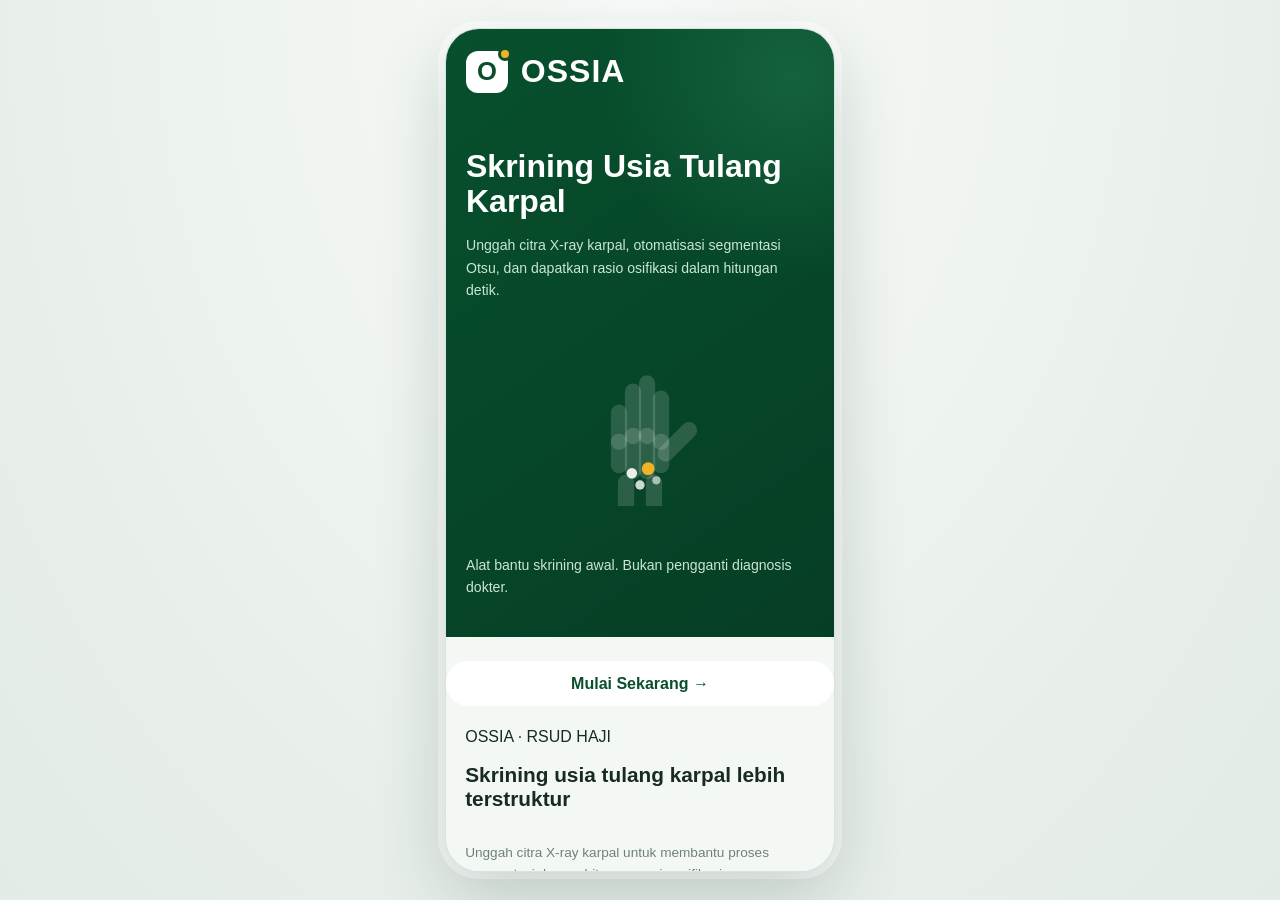
==== index.html @ ffe73e45 "wowoowow" ====
<!DOCTYPE html>
<html lang="id">
<head>
<meta charset="UTF-8">
<meta name="viewport" content="width=device-width, initial-scale=1, viewport-fit=cover">
<meta name="theme-color" content="#0a4f2b">
<title>OSSIA | Skrining Usia Tulang</title>
<link rel="preconnect" href="https://fonts.googleapis.com">
<link rel="preconnect" href="https://fonts.gstatic.com" crossorigin>
<link href="https://fonts.googleapis.com/css2?family=DM+Sans:wght@400;500;600;700&family=Manrope:wght@500;600;700;800&display=swap" rel="stylesheet">
<link rel="stylesheet" href="style.css">
</head>
<body>

<section class="landing-page">
  <div class="landing-hero">
    <div class="login-hero">
<div class="brand" style="display: flex; align-items: center; gap: 0.8rem;">
<div style="background: #ffffff; width: 42px; height: 42px; border-radius: 12px; display: grid; place-items: center; color: var(--rs-green-dark); font-weight: 800; font-size: 1.6rem; position: relative; font-family: var(--font-head);">
          O
          <span style="position: absolute; top: -4px; right: -4px; background: #f0b323; width: 14px; height: 14px; border-radius: 50%; border: 3px solid var(--rs-green-dark);"></span>
</div>
<span style="font-size: 2rem; letter-spacing: 1px; font-weight: 800; color: #ffffff;">OSSIA</span>
</div>
<div style="margin-top: 2rem;">
<h1>Skrining Usia Tulang Karpal</h1>
<p>Unggah citra X-ray karpal, otomatisasi segmentasi Otsu, dan dapatkan rasio osifikasi dalam hitungan detik.</p>
<div style="margin-top: 3rem; display: flex; justify-content: center; align-items: center; padding: 1rem 0;">
<svg fill="none" height="140" viewbox="0 0 120 120" width="140" xmlns="http://www.w3.org/2000/svg">
<g stroke="rgba(255,255,255,0.15)" stroke-linecap="round" stroke-linejoin="round" stroke-width="14">
<line x1="48" x2="48" y1="120" y2="100"></line>
<line x1="72" x2="72" y1="120" y2="100"></line>
<line x1="42" x2="42" y1="85" y2="65"></line>
<line x1="54" x2="54" y1="90" y2="60"></line>
<line x1="66" x2="66" y1="90" y2="60"></line>
<line x1="78" x2="78" y1="85" y2="65"></line>
<line x1="42" x2="42" y1="65" y2="40"></line>
<line x1="54" x2="54" y1="60" y2="22"></line>
<line x1="66" x2="66" y1="60" y2="15"></line>
<line x1="78" x2="78" y1="65" y2="28"></line>
<line x1="82" x2="102" y1="75" y2="55"></line>
</g>
<circle cx="53" cy="92" fill="#ffffff" fill-opacity="0.9" r="4.5"></circle>
<circle cx="67" cy="88" fill="#f0b323" r="5.5"></circle>
<circle cx="60" cy="102" fill="#ffffff" fill-opacity="0.8" r="4"></circle>
<circle cx="74" cy="98" fill="#ffffff" fill-opacity="0.6" r="3.5"></circle>
</svg>
</div>
</div>
<p class="hint">Alat bantu skrining awal. Bukan pengganti diagnosis dokter.</p>
</div>
    <button class="btn block landing-cta" onclick="bukaHalaman('login')">Mulai Sekarang →</button>
  </div>
  <div class="landing-info">
    <span class="eyebrow">OSSIA · RSUD HAJI</span>
    <h2>Skrining usia tulang karpal lebih terstruktur</h2>
    <p>Unggah citra X-ray karpal untuk membantu proses segmentasi dan perhitungan rasio osifikasi.</p>
    <div class="feature-list">
      <div><b>01</b><span><strong>Unggah citra</strong><small>Pilih citra X-ray untuk pemeriksaan.</small></span></div>
      <div><b>02</b><span><strong>Analisis citra</strong><small>Siapkan proses segmentasi Otsu.</small></span></div>
      <div><b>03</b><span><strong>Tinjau hasil</strong><small>Lihat ringkasan dan riwayat pemeriksaan.</small></span></div>
    </div>
    <p class="hint">Alat bantu skrining awal. Bukan pengganti diagnosis dokter.</p>
  </div>
</section>


<script>
(function () {
  const map = {
    landing: "landing.html", login: "login.html",
    home: "home.html", dashboard: "home.html",
    riwayat: "riwayat.html", chat: "chat.html",
    chatbot: "chat.html", me: "me.html"
  };
  window.bukaHalaman = function (target) {
    const file = map[target] || "landing.html";
    const inPagesFolder = /\/pages\//i.test(window.location.pathname.replace(/\\/g, "/"));
    window.location.href = inPagesFolder ? file : ("" + file);
  };
  window.showOssiaToast = function (message) {
    let toast = document.getElementById("ossia-global-toast");
    if (!toast) {
      toast = document.createElement("div");
      toast.id = "ossia-global-toast";
      toast.className = "toast";
      document.body.appendChild(toast);
    }
    toast.textContent = message;
    toast.classList.add("show");
    clearTimeout(window.__ossiaToastTimer);
    window.__ossiaToastTimer = setTimeout(() => toast.classList.remove("show"), 2500);
  };
  document.addEventListener("DOMContentLoaded", function () {
    if (/\/(home|riwayat|chat|me)\.html$/i.test(window.location.pathname.replace(/\\/g, "/"))) {
      const current = window.location.pathname.split("/").pop().replace(".html", "");
      const nav = document.createElement("nav");
      nav.className = "mobile-nav";
      nav.setAttribute("aria-label", "Navigasi utama");
      const items = [
        ["home", "⌂", "Home"],
        ["riwayat", "▤", "Riwayat"],
        ["chat", "▢", "Chat"],
        ["me", "♙", "Me"]
      ];
      nav.innerHTML = items.map(([id, icon, label]) =>
        `<button type="button" class="${current === id ? "active" : ""}" onclick="bukaHalaman('${id}')"><span aria-hidden="true">${icon}</span><span>${label}</span></button>`
      ).join("");
      document.body.appendChild(nav);
    }
  });
})();
</script>



<script>
(function () {
  const map = {
    landing: "landing.html", login: "login.html",
    home: "home.html", dashboard: "home.html",
    riwayat: "riwayat.html", chat: "chat.html",
    chatbot: "chat.html", me: "me.html"
  };
  window.bukaHalaman = function (target) {
    window.location.href = map[target] || "landing.html";
  };
  document.addEventListener("DOMContentLoaded", function () {
    document.querySelectorAll("[data-page]").forEach(function (el) {
      el.addEventListener("click", function (e) {
        e.preventDefault();
        window.bukaHalaman(el.dataset.page);
      });
    });
  });
})();
</script>
</body>
</html>
---- style.css ----
:root {
  --rs-green: #118349; --rs-green-dark: #0a4f2b; --rs-green-soft: #e5f5ec;
  --rs-maroon: #8b3030; --rs-yellow: #d99116; --ink: #172b21; --muted: #6e8277;
  --line: #dce9e1; --box: #f5f9f6; --font-head: "Bricolage Grotesque", sans-serif;
  --font-body: "Public Sans", sans-serif;
}
* { box-sizing: border-box; }
body { margin: 0; background: #f3f7f4; color: var(--ink); font-family: var(--font-body); }
button, input { font: inherit; }
button { cursor: pointer; }
h1,h2,h3 { font-family: var(--font-head); }
p { line-height: 1.6; }
.btn { border: 0; border-radius: 999px; padding: .85rem 1.2rem; color: #fff; background: var(--rs-green); font-weight: 700; }
.btn.secondary { color: var(--rs-green-dark); background: var(--rs-green-soft); border: 1px solid #c4e3d0; }
.btn.block { display: block; width: 100%; }
.btn.small { padding: .65rem 1rem; font-size: .9rem; }
.login { min-height: 100dvh; display: grid; grid-template-columns: 1.05fr 1fr; background: #f5f9f6; }
.login-hero { background: var(--rs-green-dark); color: #fff; padding: clamp(1.5rem,5vw,4rem); display: flex; flex-direction: column; justify-content: space-between; min-height: 100%; }
.login-hero h1 { font-size: clamp(2rem,4vw,3.3rem); line-height: 1.1; max-width: 620px; margin: 1rem 0; }
.login-hero p { color: #c8e6d4; max-width: 540px; }
.login-hero .hint { font-size: .8rem; margin-top: 2rem; }
.login-form-wrap { display: grid; place-items: center; padding: 2rem; }
.login-card { width: min(100%, 450px); background: white; padding: clamp(1.4rem,4vw,2.5rem); border-radius: 24px; box-shadow: 0 20px 55px rgba(9,65,35,.08); }
.login-card h2 { margin: 0 0 .4rem; font-size: 1.6rem; }
.login-card .sub { color: var(--muted); margin-bottom: 1.5rem; }
.field { margin: 1rem 0; }
.field label { display: block; font-size: .9rem; font-weight: 600; margin-bottom: .5rem; }
.field input { width: 100%; border: 1px solid #c9ded1; border-radius: 12px; padding: .9rem 1rem; outline-color: var(--rs-green); background: #fbfdfb; }
.shell { display: grid; grid-template-columns: 250px minmax(0,1fr); min-height: 100dvh; }
.sidebar { background: var(--rs-green-dark); color: white; padding: 1.5rem; display: flex; flex-direction: column; gap: 2rem; }
.brand { display: flex; align-items: center; gap: .75rem; font-weight: 800; font-size: 1.15rem; }
.nav { display: flex; flex-direction: column; gap: .5rem; }
.nav button { border: 0; text-align: left; border-radius: 12px; padding: .9rem 1rem; background: transparent; color: #d4e9dc; font-weight: 600; }
.nav button:hover,.nav button[aria-current="page"] { color: white; background: rgba(255,255,255,.15); }
.sidebar-foot { margin-top: auto; border-top: 1px solid rgba(255,255,255,.15); padding-top: 1.2rem; }
.shell main { min-width: 0; padding: clamp(1.1rem,3vw,2.5rem); }
.page-head { margin-bottom: 1.5rem; }
.page-head h2 { margin: 0 0 .4rem; font-size: 1.8rem; }
.page-head p { color: var(--muted); margin: 0; }
.panel { padding: clamp(1rem,2vw,1.6rem); border-radius: 20px; background: #fff; border: 1px solid #e7efe9; box-shadow: 0 10px 30px rgba(9,65,35,.04); }
.dropzone { border: 2px dashed #a5cbb4; border-radius: 16px; padding: 3rem 1rem; text-align: center; color: var(--rs-green-dark); background: #eff8f2; }
.stats { display: grid; grid-template-columns: repeat(3,minmax(0,1fr)); gap: 1rem; margin-top: 1rem; }
.stat { border: 1px solid var(--line); border-radius: 15px; padding: 1.2rem; background: var(--box); }
.stat span { display: block; color: var(--muted); font-size: .85rem; margin-bottom: .5rem; }
.stat strong { font-family: var(--font-head); font-size: 1.35rem; }
.landing-page { min-height: 100dvh; display: grid; grid-template-columns: 1fr 1fr; background: #f7faf8; }
.landing-page .login-hero { min-height: 100dvh; }
.landing-cta { margin-top: 1.5rem; max-width: 250px; background: white; color: var(--rs-green-dark); }
.landing-info { padding: clamp(2rem,6vw,5rem); display: flex; flex-direction: column; justify-content: center; }
.landing-info h2 { font-size: clamp(1.7rem,3vw,2.6rem); line-height: 1.15; }
.landing-info p { color: var(--muted); }
.feature-list { display: grid; gap: 1rem; margin: 1.5rem 0; }
.feature-list > div { display: flex; align-items: center; gap: 1rem; background: white; border: 1px solid var(--line); border-radius: 14px; padding: 1rem; }
.feature-list b { color: var(--rs-green); font-family: var(--font-head); font-size: 1.2rem; }
.feature-list span { display: flex; flex-direction: column; gap: .2rem; }
.feature-list small { color: var(--muted); }
.auth-page { min-height: 100dvh; display: flex; flex-direction: column; align-items: center; justify-content: center; padding: 1.5rem; background: #f4f8f5; position: relative; }
.auth-page .back-link { position: absolute; top: 1.5rem; left: 1.5rem; border: 0; background: transparent; color: var(--rs-green-dark); font-weight: 700; }
.auth-brand { display: flex; align-items: center; gap: .6rem; color: var(--rs-green-dark); font-size: 1.6rem; margin-bottom: 1.5rem; }
.brand-symbol { display: grid; place-items: center; width: 40px; height: 40px; background: var(--rs-green-dark); color: white; border-radius: 12px; }
.auth-page .login-form-wrap { padding: 0; width: 100%; }
.auth-page .login-card { border: 1px solid var(--line); }
#chat-box { min-height: 260px; }
.landing-page .login-hero .login-hero { padding: 0; }
.loading-screen { padding: 3rem; text-align: center; color: var(--muted); }
.mobile-nav { display: none; }
@media (max-width: 760px) {
  body { background: #f7faf8; }
  .login, .landing-page { display: flex; flex-direction: column; }
  .login-hero { min-height: auto; padding: 1.4rem 1.3rem 1.6rem; }
  .login-hero h1 { font-size: 1.8rem; }
  .login-hero > div > div[style*="margin-top: 3rem"] { display: none !important; }
  .login-hero .hint { margin-top: 1rem; }
  .login-form-wrap { padding: 1.2rem; }
  .login-card { padding: 1.4rem; }
  .landing-page .login-hero { min-height: 52vh; }
  .landing-info { padding: 1.5rem; }
  .landing-info h2 { font-size: 1.7rem; }
  .auth-page { justify-content: flex-start; padding-top: 5rem; }
  .shell { display: block; min-height: 100dvh; padding-bottom: calc(82px + env(safe-area-inset-bottom)); }
  .sidebar { display: none; }
  .shell main { padding: 1.2rem 1rem 2rem; }
  .page-head h2 { font-size: 1.5rem; }
  .stats { grid-template-columns: 1fr; gap: .7rem; }
  .stat { padding: 1rem; }
  .mobile-nav { position: fixed; z-index: 20; left: 0; right: 0; bottom: 0; display: grid; grid-template-columns: repeat(4,1fr); padding: .5rem .35rem calc(.5rem + env(safe-area-inset-bottom)); background: rgba(255,255,255,.97); border-top: 1px solid var(--line); backdrop-filter: blur(14px); }
  .mobile-nav button { border: 0; background: transparent; color: #7d8e83; display: flex; flex-direction: column; align-items: center; gap: .2rem; padding: .4rem .1rem; font-size: .68rem; }
  .mobile-nav button.active { color: var(--rs-green); font-weight: 800; }
  .mobile-nav button span:first-child { font-size: 1.1rem; }
  #view-chatbot main { height: calc(100dvh - 82px); }
  #view-chatbot .panel { padding: .8rem; }
}

.chat-bubble { display:flex; gap:.65rem; align-items:flex-end; max-width:90%; margin:.75rem 0; }
.chat-bubble.user { margin-left:auto; }
.chat-avatar { width:32px; height:32px; flex:0 0 32px; border-radius:50%; background:var(--rs-green-dark); display:grid; place-items:center; color:white; }
.chat-message { background:#e5f5ec; color:var(--rs-green-dark); border:1px solid #c2e6d3; border-radius:16px 16px 16px 4px; padding:.75rem 1rem; line-height:1.5; font-size:.9rem; overflow-wrap:anywhere; }
.chat-bubble.user .chat-message { background:white; color:var(--ink); border-color:var(--line); border-radius:16px 16px 4px 16px; }
.error-page { margin:2rem auto; max-width:600px; padding:2rem; background:white; border-radius:18px; }


/* Small shared refinements for mobile navigation; other page designs are retained. */
.mobile-nav { padding-bottom: calc(.5rem + env(safe-area-inset-bottom)); }
@media (max-width: 760px) {
  #app-view { min-height:100dvh; }
  .mobile-nav { box-shadow:0 -4px 20px rgba(10,79,43,.05); }
}
.toast { position:fixed; z-index:100; left:50%; bottom:calc(78px + env(safe-area-inset-bottom)); transform:translate(-50%,12px); opacity:0; pointer-events:none; background:#153e29; color:white; border-radius:12px; padding:10px 14px; max-width:calc(100% - 28px); font-size:.75rem; transition:.2s; }
.toast.show { opacity:1; transform:translate(-50%,0); }


/* Responsive mobile layout shared by Landing, Login, Home, Riwayat, Chat, and Me. */
html { min-width: 320px; }
body { overflow-x: hidden; }
#app-view { width: 100%; min-height: 100dvh; }
img, svg, video, canvas { max-width: 100%; }
input, button, textarea, select { max-width: 100%; }
.landing-page, .auth-page, .shell, .ossia-mobile-page { min-width: 0; }
.shell main { min-width: 0; }
.panel, .login-card, .landing-info, .login-hero { min-width: 0; }
@media (max-width: 760px) {
  body { font-size: 14px; }
  .landing-page {
    display: flex !important;
    flex-direction: column !important;
    min-height: 100dvh;
  }
  .landing-page .landing-hero { min-height: auto; }
  .landing-page .login-hero {
    min-height: auto !important;
    padding: 1.25rem 1.15rem 1.35rem;
    border-radius: 0 0 24px 24px;
  }
  .landing-page .login-hero h1 { font-size: clamp(1.7rem, 7vw, 2.2rem); }
  .landing-page .landing-cta {
    display: block;
    width: 100%;
    max-width: none;
    margin-top: 1rem;
  }
  .landing-page .landing-info { padding: 1.25rem 1.1rem 6rem; }
  .feature-list { gap: .7rem; }
  .feature-list > div { padding: .85rem; }
  .auth-page {
    min-height: 100dvh;
    justify-content: flex-start;
    padding: 5rem 1rem 2rem;
  }
  .auth-page .back-link { top: 1rem; left: 1rem; }
  .auth-brand { margin-bottom: 1rem; }
  .auth-page .login-form-wrap { width: 100%; padding: 0; }
  .auth-page .login-card { width: 100%; padding: 1.25rem; border-radius: 20px; }
  .shell {
    display: block !important;
    width: 100%;
    min-height: 100dvh;
    padding-bottom: calc(82px + env(safe-area-inset-bottom));
  }
  .sidebar { display: none !important; }
  .shell main {
    display: flex;
    flex-direction: column;
    width: 100%;
    height: auto;
    min-height: calc(100dvh - 82px);
    padding: 1rem .85rem 1.25rem;
  }
  .page-head { margin-bottom: 1rem; }
  .page-head h2 { font-size: 1.4rem; }
  .stats { grid-template-columns: minmax(0, 1fr) !important; }
  .stat, .panel { min-width: 0; }
  #view-chatbot main {
    height: calc(100dvh - 72px - 82px) !important;
    min-height: 460px;
    overflow: hidden;
  }
  #view-chatbot main > .panel:first-child { flex: 0 0 auto; }
  #view-chatbot main > .panel:nth-child(2) { flex: 1 1 auto; min-height: 0; }
  #chat-box { min-height: 0; }
  #view-chatbot input { min-width: 0; }
  #view-chatbot main > .panel:last-child { gap: .45rem; }
  #view-chatbot main > .panel:last-child button { flex: 0 0 auto; }
  #view-me main > .panel { align-items: flex-start !important; }
  #view-me main > .panel > div { gap: .8rem !important; }
  .mobile-nav {
    position: fixed;
    z-index: 100;
    left: 0;
    right: 0;
    bottom: 0;
    display: grid !important;
    grid-template-columns: repeat(4, minmax(0, 1fr));
    padding: .45rem .35rem calc(.45rem + env(safe-area-inset-bottom));
    background: rgba(255,255,255,.97);
    border-top: 1px solid var(--line);
    box-shadow: 0 -4px 20px rgba(10,79,43,.06);
    backdrop-filter: blur(14px);
  }
  .mobile-nav button {
    min-width: 0;
    min-height: 48px;
    border: 0;
    border-radius: 10px;
    background: transparent;
    color: #7d8e83;
    display: flex;
    flex-direction: column;
    align-items: center;
    justify-content: center;
    gap: .18rem;
    padding: .3rem .1rem;
    font-size: .68rem;
  }
  .mobile-nav button.active {
    color: var(--rs-green);
    font-weight: 800;
    background: #f0f8f3;
  }
  .mobile-nav button span:first-child { font-size: 1.15rem; line-height: 1.1; }
  .error-page { margin: 1rem; padding: 1.25rem; }
}
@media (min-width: 761px) {
  .mobile-nav { display: none !important; }
}

/* Standalone multi-page navigation */
.mobile-nav {
  position: fixed; z-index: 100; left: 0; right: 0; bottom: 0;
  display: grid; grid-template-columns: repeat(4, minmax(0, 1fr));
  padding: .45rem .35rem calc(.45rem + env(safe-area-inset-bottom));
  background: rgba(255,255,255,.97); border-top: 1px solid var(--line);
  box-shadow: 0 -4px 20px rgba(10,79,43,.06); backdrop-filter: blur(14px);
}
.mobile-nav button {
  min-width: 0; min-height: 48px; border: 0; border-radius: 10px;
  background: transparent; color: #7d8e83; display: flex; flex-direction: column;
  align-items: center; justify-content: center; gap: .18rem; padding: .3rem .1rem; font-size: .68rem;
}
.mobile-nav button.active { color: var(--rs-green); font-weight: 800; background: #f0f8f3; }
.mobile-nav button span:first-child { font-size: 1.15rem; line-height: 1.1; }
body { padding-bottom: 76px; }
@media (min-width: 761px) {
  body { padding-bottom: 0; }
  .mobile-nav { left: 50%; right: auto; transform: translateX(-50%); width: min(520px, 100%); border: 1px solid var(--line); border-bottom: 0; border-radius: 16px 16px 0 0; }
}



/* =========================================================
   OSSIA MOBILE APP FRAME
   Keep a phone-sized layout on desktop/laptop as requested.
   ========================================================= */
html { min-width: 0 !important; min-height: 100%; background: #e9efeb; }
body {
  min-width: 0 !important;
  min-height: 100dvh;
  margin: 0 !important;
  padding: 0 !important;
  display: flex;
  justify-content: center;
  align-items: center;
  overflow: hidden !important;
  background:
    radial-gradient(ellipse at top, #f8fbf9 0%, #e8efea 70%, #e3ebe5 100%);
}
body > .landing-page,
body > .auth-page,
body > .ossia-mobile-page,
body > .shell,
body > #view-me,
body > #view-chatbot {
  width: min(390px, 100vw) !important;
  height: min(844px, 100dvh) !important;
  min-height: 0 !important;
  max-height: 100dvh !important;
  margin: auto !important;
  overflow-x: hidden !important;
  overflow-y: auto !important;
  position: relative;
  flex: 0 0 auto;
  background: #f4f8f5;
  border: 1px solid rgba(10,79,43,.12);
  border-radius: 34px;
  box-shadow: 0 24px 70px rgba(13, 48, 29, .20), 0 0 0 7px rgba(255,255,255,.72);
  scrollbar-width: thin;
  scrollbar-color: #c6d8cc transparent;
}
body > .landing-page {
  display: flex !important;
  flex-direction: column !important;
  justify-content: flex-start !important;
  background: #f4f8f5 !important;
}
body > .landing-page .landing-hero {
  display: flex !important;
  flex-direction: column !important;
  width: 100% !important;
  min-width: 0 !important;
  min-height: auto !important;
  flex: 0 0 auto;
}
body > .landing-page .login-hero {
  width: 100% !important;
  min-height: auto !important;
  padding: 1.35rem 1.25rem 1.5rem !important;
  border-radius: 0 !important;
  justify-content: flex-start !important;
  background:
    radial-gradient(circle at 90% 8%, rgba(39,133,85,.42), transparent 30%),
    linear-gradient(145deg, #07502d, #063e25) !important;
}
body > .landing-page .login-hero h1 {
  font-size: 2rem !important;
  line-height: 1.12 !important;
  margin: 1.5rem 0 .8rem !important;
}
body > .landing-page .login-hero p { font-size: .88rem !important; line-height: 1.6; }
body > .landing-page .landing-info {
  width: 100% !important;
  min-width: 0 !important;
  padding: 1.35rem 1.2rem 1.8rem !important;
  flex: 1 0 auto;
}
body > .landing-page .landing-info h2 { font-size: 1.3rem !important; }
body > .landing-page .landing-info p { font-size: .85rem; }
body > .landing-page .landing-cta,
body > .landing-page button {
  max-width: 100%;
}
body > .auth-page {
  display: flex !important;
  flex-direction: column !important;
  justify-content: flex-start !important;
  align-items: stretch !important;
  padding: 4.5rem 1rem 1.5rem !important;
  background: #f4f8f5 !important;
}
body > .auth-page .back-link { top: 1rem !important; left: 1rem !important; }
body > .auth-page .auth-brand { justify-content: center; margin: 0 auto 1.5rem !important; }
body > .auth-page .login-form-wrap { width: 100% !important; padding: 0 !important; display: block !important; }
body > .auth-page .login-card { width: 100% !important; max-width: none !important; padding: 1.35rem !important; border-radius: 22px !important; }
body > .ossia-mobile-page {
  max-width: none !important;
  width: min(390px, 100vw) !important;
  padding-bottom: 86px !important;
  border-radius: 34px;
  background: #f4f8f5;
}
body > .ossia-mobile-page .om-content { padding: 17px 13px 26px !important; }
body > .ossia-mobile-page .om-topbar { height: 62px !important; padding: 0 14px !important; }
body > .ossia-mobile-page .om-welcome h1 { font-size: 1.55rem !important; }
body > .ossia-mobile-page .om-section-title { gap: 8px; }
body > .ossia-mobile-page .om-section-title h2 { font-size: 1.05rem; }
body > .ossia-mobile-page .om-dropzone { min-height: 145px; }
body > .shell,
body > #view-me,
body > #view-chatbot {
  display: block !important;
  padding: 0 0 78px !important;
  background: #f4f8f5 !important;
}
body > .shell .sidebar,
body > #view-me .sidebar,
body > #view-chatbot .sidebar { display: none !important; }
body > .shell main,
body > #view-me main,
body > #view-chatbot main {
  width: 100% !important;
  max-width: none !important;
  min-width: 0 !important;
  height: auto !important;
  min-height: 100% !important;
  padding: 1rem .85rem 1.25rem !important;
  overflow: visible !important;
  display: flex !important;
  flex-direction: column !important;
}
body > #view-chatbot main { min-height: 100% !important; }
body > .shell .panel,
body > #view-me .panel,
body > #view-chatbot .panel { min-width: 0 !important; width: 100%; }
body > .shell .stats,
body > #view-me .stats,
body > #view-chatbot .stats { grid-template-columns: minmax(0, 1fr) !important; }
.mobile-nav {
  position: fixed !important;
  z-index: 999 !important;
  left: 50% !important;
  right: auto !important;
  bottom: max(0px, calc((100dvh - 844px) / 2)) !important;
  transform: translateX(-50%) !important;
  width: min(390px, 100vw) !important;
  border: 1px solid #dce9e1 !important;
  border-bottom: 0 !important;
  border-radius: 0 0 34px 34px !important;
  padding: .35rem .3rem max(.35rem, env(safe-area-inset-bottom)) !important;
  box-shadow: 0 -5px 18px rgba(10,79,43,.07) !important;
}
.toast, #ossia-global-toast { z-index: 1200 !important; }
@media (max-width: 430px) {
  body { align-items: stretch; background: #f4f8f5; }
  body > .landing-page,
  body > .auth-page,
  body > .ossia-mobile-page,
  body > .shell,
  body > #view-me,
  body > #view-chatbot {
    width: 100vw !important;
    height: 100dvh !important;
    max-height: 100dvh !important;
    border-radius: 0 !important;
    border: 0 !important;
    box-shadow: none !important;
  }
  .mobile-nav { bottom: 0 !important; border-radius: 0 !important; }
}
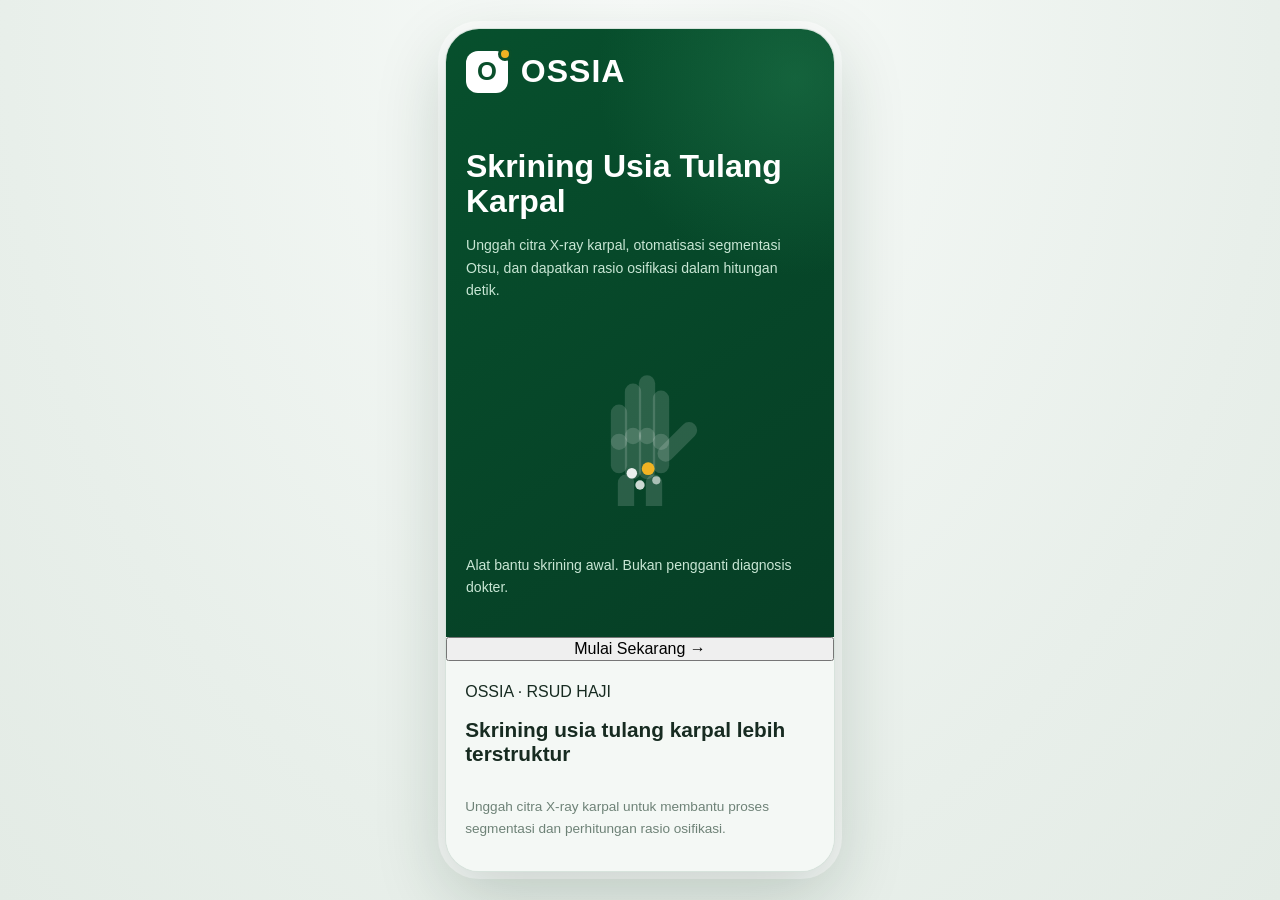
==== commit 23f4b503: "Update index.html" ====
--- a/index.html
+++ b/index.html
@@ -49,7 +49,7 @@
 </div>
 <p class="hint">Alat bantu skrining awal. Bukan pengganti diagnosis dokter.</p>
 </div>
-    <button class="btn block landing-cta" onclick="bukaHalaman('login')">Mulai Sekarang →</button>
+    <button type="button" onclick="window.location.href='login.html'">Mulai Sekarang → </button>
   </div>
   <div class="landing-info">
     <span class="eyebrow">OSSIA · RSUD HAJI</span>
@@ -65,75 +65,8 @@
 </section>
 
 
-<script>
-(function () {
-  const map = {
-    landing: "landing.html", login: "login.html",
-    home: "home.html", dashboard: "home.html",
-    riwayat: "riwayat.html", chat: "chat.html",
-    chatbot: "chat.html", me: "me.html"
-  };
-  window.bukaHalaman = function (target) {
-    const file = map[target] || "landing.html";
-    const inPagesFolder = /\/pages\//i.test(window.location.pathname.replace(/\\/g, "/"));
-    window.location.href = inPagesFolder ? file : ("" + file);
-  };
-  window.showOssiaToast = function (message) {
-    let toast = document.getElementById("ossia-global-toast");
-    if (!toast) {
-      toast = document.createElement("div");
-      toast.id = "ossia-global-toast";
-      toast.className = "toast";
-      document.body.appendChild(toast);
-    }
-    toast.textContent = message;
-    toast.classList.add("show");
-    clearTimeout(window.__ossiaToastTimer);
-    window.__ossiaToastTimer = setTimeout(() => toast.classList.remove("show"), 2500);
-  };
-  document.addEventListener("DOMContentLoaded", function () {
-    if (/\/(home|riwayat|chat|me)\.html$/i.test(window.location.pathname.replace(/\\/g, "/"))) {
-      const current = window.location.pathname.split("/").pop().replace(".html", "");
-      const nav = document.createElement("nav");
-      nav.className = "mobile-nav";
-      nav.setAttribute("aria-label", "Navigasi utama");
-      const items = [
-        ["home", "⌂", "Home"],
-        ["riwayat", "▤", "Riwayat"],
-        ["chat", "▢", "Chat"],
-        ["me", "♙", "Me"]
-      ];
-      nav.innerHTML = items.map(([id, icon, label]) =>
-        `<button type="button" class="${current === id ? "active" : ""}" onclick="bukaHalaman('${id}')"><span aria-hidden="true">${icon}</span><span>${label}</span></button>`
-      ).join("");
-      document.body.appendChild(nav);
-    }
-  });
-})();
-</script>
 
 
 
-<script>
-(function () {
-  const map = {
-    landing: "landing.html", login: "login.html",
-    home: "home.html", dashboard: "home.html",
-    riwayat: "riwayat.html", chat: "chat.html",
-    chatbot: "chat.html", me: "me.html"
-  };
-  window.bukaHalaman = function (target) {
-    window.location.href = map[target] || "landing.html";
-  };
-  document.addEventListener("DOMContentLoaded", function () {
-    document.querySelectorAll("[data-page]").forEach(function (el) {
-      el.addEventListener("click", function (e) {
-        e.preventDefault();
-        window.bukaHalaman(el.dataset.page);
-      });
-    });
-  });
-})();
-</script>
 </body>
 </html>
--- a/style.css
+++ b/style.css
@@ -414,3 +414,51 @@
   }
   .mobile-nav { bottom: 0 !important; border-radius: 0 !important; }
 }
+
+
+/* FIX: persistent bottom navigation on all four app pages */
+.mobile-nav {
+  display: grid !important;
+  grid-template-columns: repeat(4, minmax(0, 1fr));
+  position: fixed !important;
+  z-index: 9999 !important;
+  left: 50% !important;
+  right: auto !important;
+  bottom: max(0px, calc((100dvh - 844px) / 2)) !important;
+  transform: translateX(-50%) !important;
+  width: min(390px, 100vw) !important;
+  min-height: 64px;
+  padding: 7px 5px max(7px, env(safe-area-inset-bottom)) !important;
+  background: rgba(255,255,255,.98) !important;
+  border: 1px solid #dce9e1 !important;
+  border-bottom: 0 !important;
+  border-radius: 0 0 30px 30px !important;
+  box-shadow: 0 -5px 18px rgba(10,79,43,.08) !important;
+  backdrop-filter: blur(14px);
+}
+.mobile-nav button {
+  display: flex !important;
+  flex-direction: column !important;
+  align-items: center !important;
+  justify-content: center !important;
+  gap: 3px !important;
+  min-height: 48px !important;
+  border: 0 !important;
+  border-radius: 10px !important;
+  background: transparent !important;
+  color: #78887f !important;
+  padding: 4px 2px !important;
+  font-size: 10px !important;
+  font-weight: 500;
+}
+.mobile-nav button.active {
+  color: #118349 !important;
+  background: #f0f8f3 !important;
+  font-weight: 800 !important;
+}
+.mobile-nav button span:first-child { font-size: 19px !important; line-height: 1 !important; }
+@media (max-width: 430px) {
+  .mobile-nav { bottom: 0 !important; border-radius: 0 !important; }
+}
+
+body > .shell, body > #view-me, body > #view-chatbot { padding-bottom: 72px !important; }
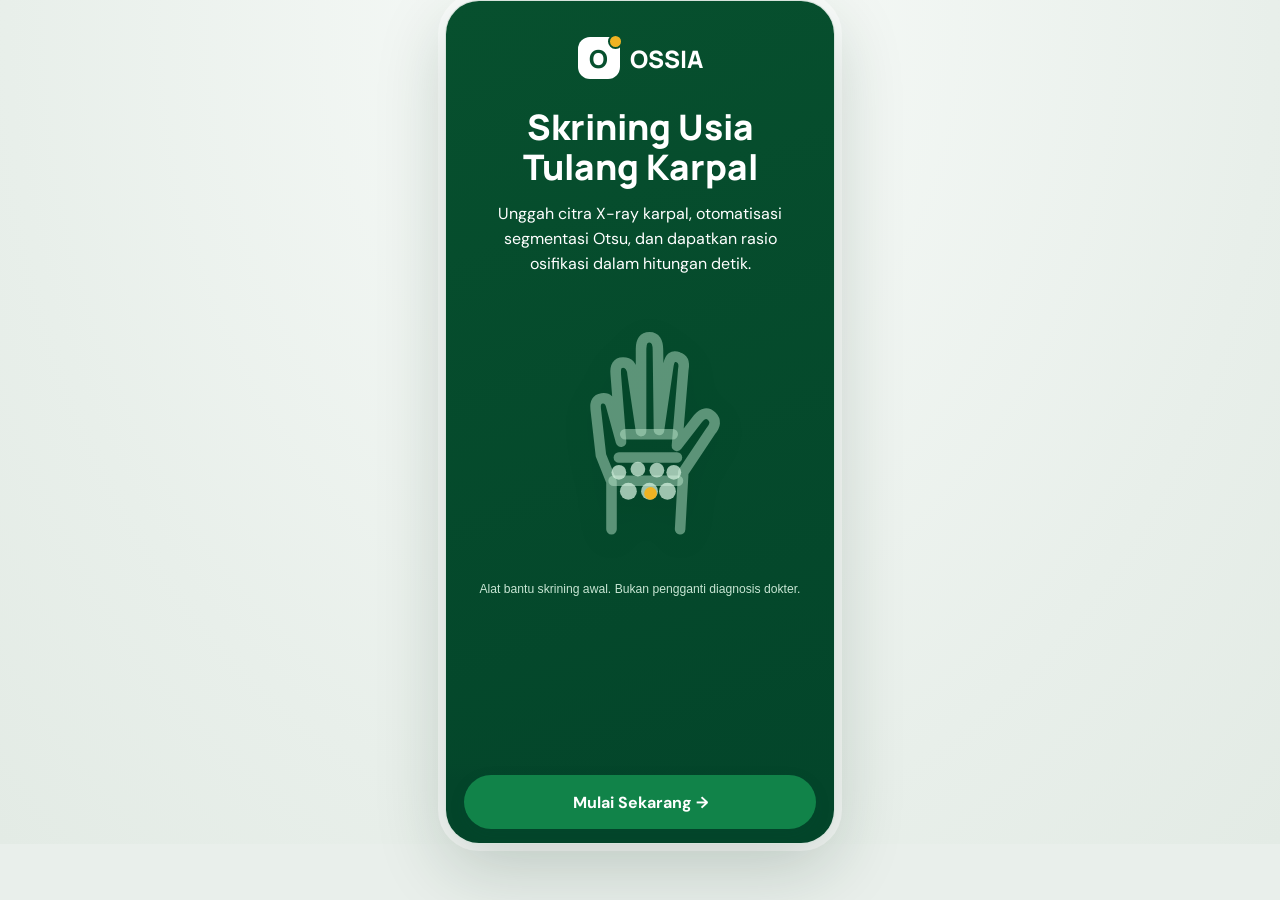
==== commit 57b8955c: "pyh" ====
--- a/index.html
+++ b/index.html
@@ -9,64 +9,176 @@
 <link rel="preconnect" href="https://fonts.gstatic.com" crossorigin>
 <link href="https://fonts.googleapis.com/css2?family=DM+Sans:wght@400;500;600;700&family=Manrope:wght@500;600;700;800&display=swap" rel="stylesheet">
 <link rel="stylesheet" href="style.css">
+<style>
+/* Khusus onboarding: dua slide yang bisa digeser di dalam frame mobile */
+html, body { min-height:100%; }
+body { margin:0; }
+.landing-page.ossia-onboarding {
+  width:100%; min-height:100dvh; display:block !important; position:relative;
+  overflow:hidden; background:#f4f8f5;
+}
+.onboarding-track {
+  display:flex; width:200%; min-height:calc(100dvh - 96px);
+  transition:transform .32s ease; touch-action:pan-y;
+}
+.onboarding-slide {
+  width:50%; min-height:calc(100dvh - 96px); flex:0 0 50%;
+  display:flex; flex-direction:column; align-items:center; text-align:center;
+  padding:calc(26px + env(safe-area-inset-top)) 24px 24px;
+  position:relative; overflow:hidden;
+}
+.onboarding-slide.slide-one { background:linear-gradient(160deg,#07502e 0%,#03452a 100%); color:#fff; }
+.onboarding-slide.slide-two { background:linear-gradient(160deg,#f9fcfa 0%,#eaf5ee 100%); color:#143c29; }
+.onboarding-brand { display:flex; align-items:center; gap:10px; margin:10px auto 0; font:800 1.5rem Manrope,sans-serif; }
+.onboarding-logo { width:42px;height:42px;border-radius:12px;background:#fff;color:#07502e;display:grid;place-items:center;position:relative;font-size:1.55rem;font-weight:800; }
+.onboarding-logo:after { content:"";position:absolute;width:11px;height:11px;right:-3px;top:-3px;background:#f0b323;border:2px solid #07502e;border-radius:50%; }
+.onboarding-slide h1 { font:800 clamp(1.8rem,7vw,2.2rem)/1.15 Manrope,sans-serif; margin:28px 0 14px; max-width:340px; }
+.onboarding-slide .lead { font:400 1rem/1.55 "DM Sans",sans-serif; margin:0; max-width:340px; }
+.hand-art {
+  width:190px;height:215px;display:grid;place-items:center;margin:18px auto 8px;
+  color:rgba(213,245,225,.76); position:relative;
+}
+.hand-art svg { width:100%;height:100%;filter:drop-shadow(0 8px 16px rgba(0,0,0,.1)); }
+.slide-one .hand-art { flex:1; min-height:160px; max-height:270px; }
+.slide-one .disclaimer { margin:8px 0 0; color:#c7e5d3;font-size:.76rem;line-height:1.5; }
+.slide-two .onboarding-brand { color:#07502e; }
+.analysis-illustration {
+  width:min(100%,310px);height:260px;margin:22px auto 10px;position:relative;
+  display:grid;place-items:center;border-radius:28px;
+  background:radial-gradient(circle at 50% 48%,#d9f1e3 0,#eaf7ef 50%,transparent 72%);
+}
+.xray-card {
+  width:142px;height:200px;transform:rotate(8deg);border-radius:18px;background:linear-gradient(145deg,#142720,#3d5148);
+  border:7px solid #fff;box-shadow:0 12px 30px #0a4f2b22;display:grid;place-items:center;
+}
+.xray-card svg {width:100%;height:100%;padding:10px;}
+.feature-chip {
+  position:absolute;display:flex;align-items:center;gap:7px;padding:10px 12px;
+  background:#fff;border:1px solid #e2eee6;border-radius:14px;box-shadow:0 8px 20px #0a4f2b12;
+  color:#174b31;font-size:.7rem;font-weight:700;text-align:left;
+}
+.feature-chip b {font-size:1.15rem;color:#12824c;}
+.chip-left {left:0;top:55px}.chip-right {right:0;top:32px}.chip-bottom {right:0;bottom:32px}
+.slide-two h2 {font:800 1.65rem/1.2 Manrope,sans-serif;margin:4px 0 10px;}
+.slide-two .lead {color:#71847a;}
+.slide-dots {display:flex;gap:10px;justify-content:center;align-items:center;margin:16px 0 18px;}
+.slide-dot {width:9px;height:9px;border:0;padding:0;border-radius:50%;background:#91c8a8;cursor:pointer;}
+.slide-dot.active {background:#fff;box-shadow:0 0 0 2px #fff5;}
+.slide-two .slide-dot.active {background:#07502e;box-shadow:none;}
+.onboarding-bottom {
+  position:absolute;left:0;right:0;bottom:0;z-index:5;padding:12px 18px calc(14px + env(safe-area-inset-bottom));
+  display:flex;align-items:center;justify-content:center;gap:10px;background:linear-gradient(0deg,#f4f8f5 78%,transparent);
+}
+.onboarding-bottom.dark {background:linear-gradient(0deg,#03452a 78%,transparent);}
+.start-btn {
+  flex:1;max-width:360px;min-height:54px;border:0;border-radius:999px;
+  background:#118349;color:#fff;font:700 1rem "DM Sans",sans-serif;
+  box-shadow:0 5px 15px #06492c20;cursor:pointer;
+}
+.slide-one .start-btn {background:#fff;color:#07502e;}
+.round-arrow {
+  width:44px;height:44px;flex:0 0 44px;border:0;border-radius:50%;
+  display:grid;place-items:center;background:#fff;color:#08733e;font-size:1.4rem;cursor:pointer;
+  box-shadow:0 4px 16px #0a4f2b12;
+}
+@media (min-width:761px) {
+  .onboarding-slide {padding-left:28px;padding-right:28px;}
+}
+@media (max-height:700px) {
+ .onboarding-slide h1 {margin-top:18px;font-size:1.7rem}
+ .hand-art {max-height:185px}
+ .analysis-illustration {height:210px;margin-top:12px}
+ .onboarding-slide {padding-top:16px}
+}
+</style>
 </head>
 <body>
+<section class="landing-page ossia-onboarding" aria-label="Perkenalan OSSIA">
+  <div class="onboarding-track" id="onboardingTrack">
+    <article class="onboarding-slide slide-one" aria-label="Slide 1">
+      <div class="onboarding-brand">
+        <span class="onboarding-logo">O</span><span>OSSIA</span>
+      </div>
+      <h1>Skrining Usia Tulang Karpal</h1>
+      <p class="lead">Unggah citra X-ray karpal, otomatisasi segmentasi Otsu, dan dapatkan rasio osifikasi dalam hitungan detik.</p>
+      <div class="hand-art" aria-hidden="true">
+        <svg viewBox="0 0 180 220" fill="none" xmlns="http://www.w3.org/2000/svg">
+          <g stroke="#bce6ce" stroke-opacity=".48" stroke-width="10" stroke-linecap="round" stroke-linejoin="round">
+            <path d="M63 205 L63 160 L53 135 L48 91 Q47 82 54 81 Q61 80 63 89 L72 122 L67 58 Q66 47 74 47 Q82 47 83 58 L91 112 L91 34 Q91 23 99 23 Q107 23 107 35 L108 111 L117 49 Q119 39 126 42 Q133 44 131 54 L125 126 L145 100 Q152 92 158 98 Q164 104 157 112 L131 151 L128 205"/>
+            <path d="M65 159 L126 159 M70 137 L125 137 M76 115 L121 115"/>
+          </g>
+          <g fill="#d8f4e2" fill-opacity=".72">
+            <circle cx="70" cy="151" r="7"/><circle cx="88" cy="148" r="7"/><circle cx="106" cy="149" r="7"/><circle cx="122" cy="151" r="7"/>
+            <circle cx="79" cy="169" r="8"/><circle cx="99" cy="169" r="8"/><circle cx="116" cy="169" r="8"/>
+          </g>
+          <circle cx="100" cy="171" r="6" fill="#f0b323"/>
+        </svg>
+      </div>
+      <p class="disclaimer">Alat bantu skrining awal. Bukan pengganti diagnosis dokter.</p>
+    </article>
+    <article class="onboarding-slide slide-two" aria-label="Slide 2">
+      <div class="onboarding-brand">
+        <span class="onboarding-logo">O</span><span>OSSIA</span>
+      </div>
+      <div class="analysis-illustration" aria-hidden="true">
+        <div class="xray-card">
+          <svg viewBox="0 0 100 160" fill="none" xmlns="http://www.w3.org/2000/svg">
+            <g stroke="#d9eee2" stroke-width="5" stroke-linecap="round" stroke-linejoin="round">
+              <path d="M30 155 L30 112 L20 91 L15 57 M43 155 L43 104 L38 47 L37 22 M55 155 L57 103 L58 12 M67 155 L70 107 L79 31 M30 113 L69 113 M25 93 L72 93 M25 74 L75 74"/>
+              <path d="M70 110 L88 87"/>
+            </g>
+            <g fill="#b5d7c3">
+              <circle cx="32" cy="119" r="7"/><circle cx="48" cy="118" r="7"/><circle cx="63" cy="119" r="7"/>
+              <circle cx="39" cy="135" r="7"/><circle cx="55" cy="136" r="7"/><circle cx="68" cy="134" r="7"/>
+            </g>
+          </svg>
+        </div>
+        <div class="feature-chip chip-left"><b>◉</b><span>Segmentasi<br>Otsu</span></div>
+        <div class="feature-chip chip-right"><b>AI</b><span>Analisis<br>otomatis</span></div>
+        <div class="feature-chip chip-bottom"><b>▥</b><span>Rasio<br>osifikasi</span></div>
+      </div>
+      <h2>Proses Analisis Otomatis</h2>
+      <p class="lead">Citra X-ray diproses menggunakan segmentasi Otsu untuk membantu menghitung rasio osifikasi secara terstruktur.</p>
+      <div class="slide-dots" aria-label="Pilih slide">
+        <button class="slide-dot" type="button" data-slide="0" aria-label="Slide 1"></button>
+        <button class="slide-dot active" type="button" data-slide="1" aria-label="Slide 2"></button>
+      </div>
+    </article>
+  </div>
 
-<section class="landing-page">
-  <div class="landing-hero">
-    <div class="login-hero">
-<div class="brand" style="display: flex; align-items: center; gap: 0.8rem;">
-<div style="background: #ffffff; width: 42px; height: 42px; border-radius: 12px; display: grid; place-items: center; color: var(--rs-green-dark); font-weight: 800; font-size: 1.6rem; position: relative; font-family: var(--font-head);">
-          O
-          <span style="position: absolute; top: -4px; right: -4px; background: #f0b323; width: 14px; height: 14px; border-radius: 50%; border: 3px solid var(--rs-green-dark);"></span>
-</div>
-<span style="font-size: 2rem; letter-spacing: 1px; font-weight: 800; color: #ffffff;">OSSIA</span>
-</div>
-<div style="margin-top: 2rem;">
-<h1>Skrining Usia Tulang Karpal</h1>
-<p>Unggah citra X-ray karpal, otomatisasi segmentasi Otsu, dan dapatkan rasio osifikasi dalam hitungan detik.</p>
-<div style="margin-top: 3rem; display: flex; justify-content: center; align-items: center; padding: 1rem 0;">
-<svg fill="none" height="140" viewbox="0 0 120 120" width="140" xmlns="http://www.w3.org/2000/svg">
-<g stroke="rgba(255,255,255,0.15)" stroke-linecap="round" stroke-linejoin="round" stroke-width="14">
-<line x1="48" x2="48" y1="120" y2="100"></line>
-<line x1="72" x2="72" y1="120" y2="100"></line>
-<line x1="42" x2="42" y1="85" y2="65"></line>
-<line x1="54" x2="54" y1="90" y2="60"></line>
-<line x1="66" x2="66" y1="90" y2="60"></line>
-<line x1="78" x2="78" y1="85" y2="65"></line>
-<line x1="42" x2="42" y1="65" y2="40"></line>
-<line x1="54" x2="54" y1="60" y2="22"></line>
-<line x1="66" x2="66" y1="60" y2="15"></line>
-<line x1="78" x2="78" y1="65" y2="28"></line>
-<line x1="82" x2="102" y1="75" y2="55"></line>
-</g>
-<circle cx="53" cy="92" fill="#ffffff" fill-opacity="0.9" r="4.5"></circle>
-<circle cx="67" cy="88" fill="#f0b323" r="5.5"></circle>
-<circle cx="60" cy="102" fill="#ffffff" fill-opacity="0.8" r="4"></circle>
-<circle cx="74" cy="98" fill="#ffffff" fill-opacity="0.6" r="3.5"></circle>
-</svg>
-</div>
-</div>
-<p class="hint">Alat bantu skrining awal. Bukan pengganti diagnosis dokter.</p>
-</div>
-    <button type="button" onclick="window.location.href='login.html'">Mulai Sekarang → </button>
-  </div>
-  <div class="landing-info">
-    <span class="eyebrow">OSSIA · RSUD HAJI</span>
-    <h2>Skrining usia tulang karpal lebih terstruktur</h2>
-    <p>Unggah citra X-ray karpal untuk membantu proses segmentasi dan perhitungan rasio osifikasi.</p>
-    <div class="feature-list">
-      <div><b>01</b><span><strong>Unggah citra</strong><small>Pilih citra X-ray untuk pemeriksaan.</small></span></div>
-      <div><b>02</b><span><strong>Analisis citra</strong><small>Siapkan proses segmentasi Otsu.</small></span></div>
-      <div><b>03</b><span><strong>Tinjau hasil</strong><small>Lihat ringkasan dan riwayat pemeriksaan.</small></span></div>
-    </div>
-    <p class="hint">Alat bantu skrining awal. Bukan pengganti diagnosis dokter.</p>
+  <div class="onboarding-bottom dark" id="onboardingBottom">
+    <button class="start-btn" type="button" onclick="window.location.href='login.html'">Mulai Sekarang <span aria-hidden="true">→</span></button>
   </div>
 </section>
-
-
-
-
-
+<script>
+(function () {
+  const track = document.getElementById('onboardingTrack');
+  const bottom = document.getElementById('onboardingBottom');
+  const dots = Array.from(document.querySelectorAll('.slide-dot'));
+  let current = 0, startX = 0, endX = 0;
+  function showSlide(index) {
+    current = Math.max(0, Math.min(1, index));
+    track.style.transform = current === 0 ? 'translateX(0)' : 'translateX(-50%)';
+    bottom.classList.toggle('dark', current === 0);
+    dots.forEach((dot, i) => dot.classList.toggle('active', i === current));
+  }
+  dots.forEach(dot => dot.addEventListener('click', () => showSlide(Number(dot.dataset.slide))));
+  track.addEventListener('touchstart', e => { startX = e.changedTouches[0].screenX; }, {passive:true});
+  track.addEventListener('touchend', e => {
+    endX = e.changedTouches[0].screenX;
+    if (startX - endX > 40) showSlide(1);
+    else if (endX - startX > 40) showSlide(0);
+  }, {passive:true});
+  let pointerDown = false;
+  track.addEventListener('pointerdown', e => { pointerDown = true; startX = e.clientX; });
+  track.addEventListener('pointerup', e => {
+    if (!pointerDown) return;
+    pointerDown = false; endX = e.clientX;
+    if (startX - endX > 40) showSlide(1);
+    else if (endX - startX > 40) showSlide(0);
+  });
+  showSlide(0);
+})();
+</script>
 </body>
 </html>
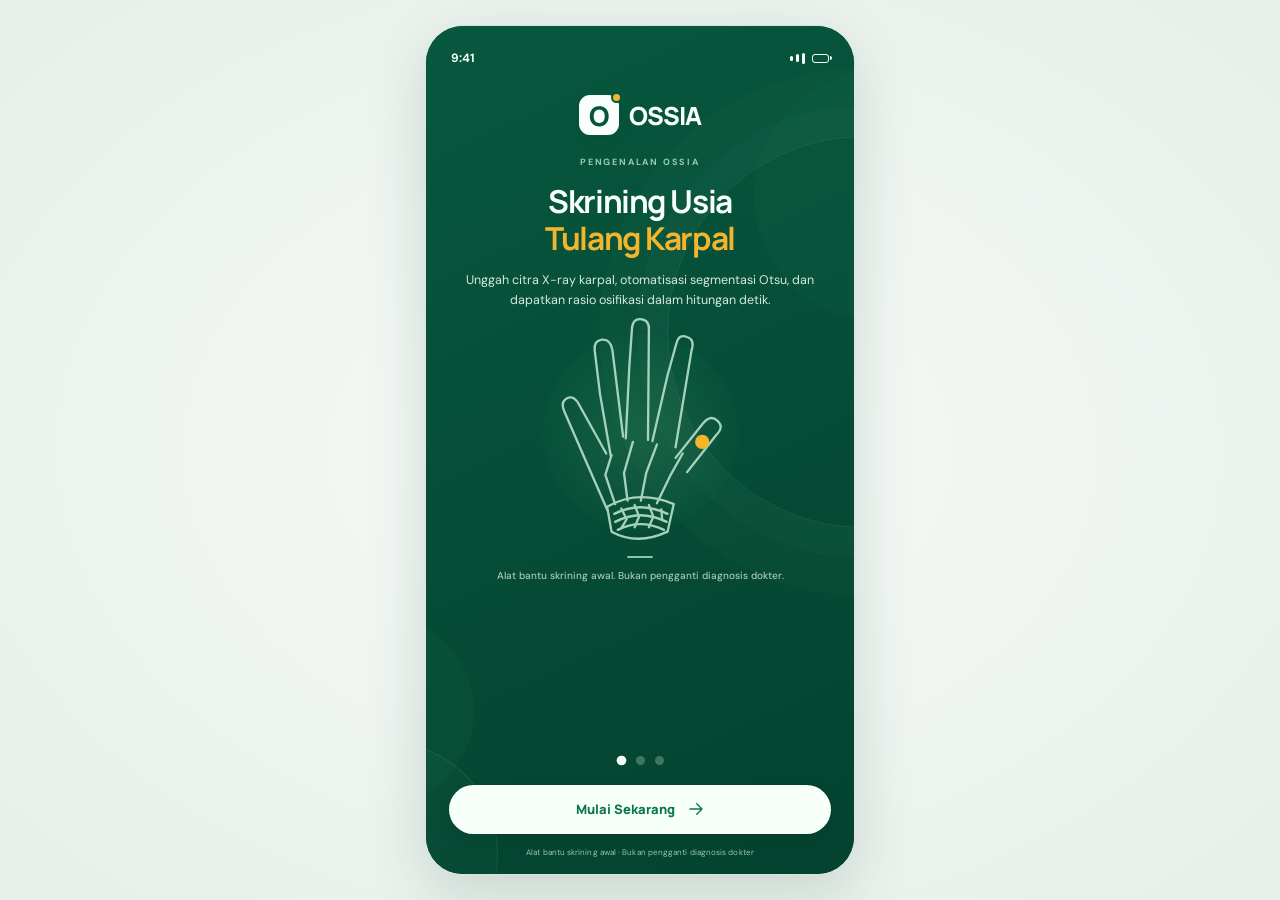
==== commit 3aad4265: "Update index.html" ====
--- a/index.html
+++ b/index.html
@@ -1,184 +1,288 @@
 <!DOCTYPE html>
 <html lang="id">
 <head>
-<meta charset="UTF-8">
-<meta name="viewport" content="width=device-width, initial-scale=1, viewport-fit=cover">
-<meta name="theme-color" content="#0a4f2b">
-<title>OSSIA | Skrining Usia Tulang</title>
-<link rel="preconnect" href="https://fonts.googleapis.com">
-<link rel="preconnect" href="https://fonts.gstatic.com" crossorigin>
-<link href="https://fonts.googleapis.com/css2?family=DM+Sans:wght@400;500;600;700&family=Manrope:wght@500;600;700;800&display=swap" rel="stylesheet">
-<link rel="stylesheet" href="style.css">
-<style>
-/* Khusus onboarding: dua slide yang bisa digeser di dalam frame mobile */
-html, body { min-height:100%; }
-body { margin:0; }
-.landing-page.ossia-onboarding {
-  width:100%; min-height:100dvh; display:block !important; position:relative;
-  overflow:hidden; background:#f4f8f5;
-}
-.onboarding-track {
-  display:flex; width:200%; min-height:calc(100dvh - 96px);
-  transition:transform .32s ease; touch-action:pan-y;
-}
-.onboarding-slide {
-  width:50%; min-height:calc(100dvh - 96px); flex:0 0 50%;
-  display:flex; flex-direction:column; align-items:center; text-align:center;
-  padding:calc(26px + env(safe-area-inset-top)) 24px 24px;
-  position:relative; overflow:hidden;
-}
-.onboarding-slide.slide-one { background:linear-gradient(160deg,#07502e 0%,#03452a 100%); color:#fff; }
-.onboarding-slide.slide-two { background:linear-gradient(160deg,#f9fcfa 0%,#eaf5ee 100%); color:#143c29; }
-.onboarding-brand { display:flex; align-items:center; gap:10px; margin:10px auto 0; font:800 1.5rem Manrope,sans-serif; }
-.onboarding-logo { width:42px;height:42px;border-radius:12px;background:#fff;color:#07502e;display:grid;place-items:center;position:relative;font-size:1.55rem;font-weight:800; }
-.onboarding-logo:after { content:"";position:absolute;width:11px;height:11px;right:-3px;top:-3px;background:#f0b323;border:2px solid #07502e;border-radius:50%; }
-.onboarding-slide h1 { font:800 clamp(1.8rem,7vw,2.2rem)/1.15 Manrope,sans-serif; margin:28px 0 14px; max-width:340px; }
-.onboarding-slide .lead { font:400 1rem/1.55 "DM Sans",sans-serif; margin:0; max-width:340px; }
-.hand-art {
-  width:190px;height:215px;display:grid;place-items:center;margin:18px auto 8px;
-  color:rgba(213,245,225,.76); position:relative;
-}
-.hand-art svg { width:100%;height:100%;filter:drop-shadow(0 8px 16px rgba(0,0,0,.1)); }
-.slide-one .hand-art { flex:1; min-height:160px; max-height:270px; }
-.slide-one .disclaimer { margin:8px 0 0; color:#c7e5d3;font-size:.76rem;line-height:1.5; }
-.slide-two .onboarding-brand { color:#07502e; }
-.analysis-illustration {
-  width:min(100%,310px);height:260px;margin:22px auto 10px;position:relative;
-  display:grid;place-items:center;border-radius:28px;
-  background:radial-gradient(circle at 50% 48%,#d9f1e3 0,#eaf7ef 50%,transparent 72%);
-}
-.xray-card {
-  width:142px;height:200px;transform:rotate(8deg);border-radius:18px;background:linear-gradient(145deg,#142720,#3d5148);
-  border:7px solid #fff;box-shadow:0 12px 30px #0a4f2b22;display:grid;place-items:center;
-}
-.xray-card svg {width:100%;height:100%;padding:10px;}
-.feature-chip {
-  position:absolute;display:flex;align-items:center;gap:7px;padding:10px 12px;
-  background:#fff;border:1px solid #e2eee6;border-radius:14px;box-shadow:0 8px 20px #0a4f2b12;
-  color:#174b31;font-size:.7rem;font-weight:700;text-align:left;
-}
-.feature-chip b {font-size:1.15rem;color:#12824c;}
-.chip-left {left:0;top:55px}.chip-right {right:0;top:32px}.chip-bottom {right:0;bottom:32px}
-.slide-two h2 {font:800 1.65rem/1.2 Manrope,sans-serif;margin:4px 0 10px;}
-.slide-two .lead {color:#71847a;}
-.slide-dots {display:flex;gap:10px;justify-content:center;align-items:center;margin:16px 0 18px;}
-.slide-dot {width:9px;height:9px;border:0;padding:0;border-radius:50%;background:#91c8a8;cursor:pointer;}
-.slide-dot.active {background:#fff;box-shadow:0 0 0 2px #fff5;}
-.slide-two .slide-dot.active {background:#07502e;box-shadow:none;}
-.onboarding-bottom {
-  position:absolute;left:0;right:0;bottom:0;z-index:5;padding:12px 18px calc(14px + env(safe-area-inset-bottom));
-  display:flex;align-items:center;justify-content:center;gap:10px;background:linear-gradient(0deg,#f4f8f5 78%,transparent);
-}
-.onboarding-bottom.dark {background:linear-gradient(0deg,#03452a 78%,transparent);}
-.start-btn {
-  flex:1;max-width:360px;min-height:54px;border:0;border-radius:999px;
-  background:#118349;color:#fff;font:700 1rem "DM Sans",sans-serif;
-  box-shadow:0 5px 15px #06492c20;cursor:pointer;
-}
-.slide-one .start-btn {background:#fff;color:#07502e;}
-.round-arrow {
-  width:44px;height:44px;flex:0 0 44px;border:0;border-radius:50%;
-  display:grid;place-items:center;background:#fff;color:#08733e;font-size:1.4rem;cursor:pointer;
-  box-shadow:0 4px 16px #0a4f2b12;
-}
-@media (min-width:761px) {
-  .onboarding-slide {padding-left:28px;padding-right:28px;}
-}
-@media (max-height:700px) {
- .onboarding-slide h1 {margin-top:18px;font-size:1.7rem}
- .hand-art {max-height:185px}
- .analysis-illustration {height:210px;margin-top:12px}
- .onboarding-slide {padding-top:16px}
-}
-</style>
+  <meta charset="UTF-8">
+  <meta
+    name="viewport"
+    content="width=device-width, initial-scale=1, viewport-fit=cover"
+  >
+  <meta name="theme-color" content="#07543b">
+
+  <title>OSSIA | Skrining Usia Tulang</title>
+
+  <style>
+    * {
+      box-sizing: border-box;
+    }
+
+    html,
+    body {
+      width: 100%;
+      min-height: 100%;
+      margin: 0;
+    }
+
+    body {
+      font-family: Arial, sans-serif;
+      background: radial-gradient(
+        ellipse at center,
+        #f7faf8 0%,
+        #e7efea 100%
+      );
+    }
+
+    /* Frame aplikasi utama */
+    #ossiaAppShell {
+      display: flex;
+      position: fixed;
+      inset: 0;
+      align-items: center;
+      justify-content: center;
+      padding: 12px;
+      background: radial-gradient(
+        ellipse at center,
+        #f7faf8 0%,
+        #e7efea 100%
+      );
+    }
+
+    #ossiaPhoneFrame {
+      position: relative;
+      width: min(100%, 430px);
+      height: min(850px, calc(100dvh - 24px));
+      min-height: 520px;
+      overflow: hidden;
+      border: 1px solid #d7e5dc;
+      border-radius: 38px;
+      background: #f4f8f5;
+
+      box-shadow:
+        0 20px 60px rgba(13, 70, 42, .16);
+    }
+
+    #ossiaPageFrame {
+      display: block;
+      width: 100%;
+      height: 100%;
+      border: 0;
+      background: #f4f8f5;
+    }
+
+    /* Navigasi bawah */
+    #ossiaIndexNav {
+      display: none;
+      position: absolute;
+      z-index: 20;
+      left: 8px;
+      right: 8px;
+      bottom: 8px;
+
+      grid-template-columns: repeat(4, minmax(0, 1fr));
+      gap: 4px;
+      padding: 7px;
+
+      border: 1px solid #e5eee8;
+      border-radius: 19px;
+      background: rgba(255, 255, 255, .97);
+      box-shadow: 0 -5px 18px rgba(14, 65, 39, .08);
+    }
+
+    #ossiaIndexNav a {
+      display: flex;
+      min-width: 0;
+      min-height: 52px;
+      flex-direction: column;
+      align-items: center;
+      justify-content: center;
+      gap: 3px;
+
+      border-radius: 13px;
+      color: #829188;
+      text-decoration: none;
+
+      font: 500 11px/1.1 Arial, sans-serif;
+      -webkit-tap-highlight-color: transparent;
+    }
+
+    #ossiaIndexNav a.active {
+      color: #087b45;
+      background: #edf7f1;
+      font-weight: 700;
+    }
+
+    #ossiaIndexNav svg {
+      display: block;
+      width: 20px;
+      height: 20px;
+      fill: none;
+      stroke: currentColor;
+      stroke-width: 1.7;
+      stroke-linecap: round;
+      stroke-linejoin: round;
+    }
+
+    @media (max-height: 600px) {
+      #ossiaPhoneFrame {
+        height: calc(100dvh - 12px);
+        min-height: 0;
+        border-radius: 26px;
+      }
+    }
+
+    @media (max-width: 460px) {
+      #ossiaAppShell {
+        padding: 0;
+      }
+
+      #ossiaPhoneFrame {
+        width: 100%;
+        height: 100dvh;
+        min-height: 0;
+        border: 0;
+        border-radius: 0;
+        box-shadow: none;
+      }
+
+      #ossiaIndexNav {
+        left: 6px;
+        right: 6px;
+        bottom: calc(6px + env(safe-area-inset-bottom));
+      }
+    }
+  </style>
 </head>
+
 <body>
-<section class="landing-page ossia-onboarding" aria-label="Perkenalan OSSIA">
-  <div class="onboarding-track" id="onboardingTrack">
-    <article class="onboarding-slide slide-one" aria-label="Slide 1">
-      <div class="onboarding-brand">
-        <span class="onboarding-logo">O</span><span>OSSIA</span>
-      </div>
-      <h1>Skrining Usia Tulang Karpal</h1>
-      <p class="lead">Unggah citra X-ray karpal, otomatisasi segmentasi Otsu, dan dapatkan rasio osifikasi dalam hitungan detik.</p>
-      <div class="hand-art" aria-hidden="true">
-        <svg viewBox="0 0 180 220" fill="none" xmlns="http://www.w3.org/2000/svg">
-          <g stroke="#bce6ce" stroke-opacity=".48" stroke-width="10" stroke-linecap="round" stroke-linejoin="round">
-            <path d="M63 205 L63 160 L53 135 L48 91 Q47 82 54 81 Q61 80 63 89 L72 122 L67 58 Q66 47 74 47 Q82 47 83 58 L91 112 L91 34 Q91 23 99 23 Q107 23 107 35 L108 111 L117 49 Q119 39 126 42 Q133 44 131 54 L125 126 L145 100 Q152 92 158 98 Q164 104 157 112 L131 151 L128 205"/>
-            <path d="M65 159 L126 159 M70 137 L125 137 M76 115 L121 115"/>
-          </g>
-          <g fill="#d8f4e2" fill-opacity=".72">
-            <circle cx="70" cy="151" r="7"/><circle cx="88" cy="148" r="7"/><circle cx="106" cy="149" r="7"/><circle cx="122" cy="151" r="7"/>
-            <circle cx="79" cy="169" r="8"/><circle cx="99" cy="169" r="8"/><circle cx="116" cy="169" r="8"/>
-          </g>
-          <circle cx="100" cy="171" r="6" fill="#f0b323"/>
-        </svg>
-      </div>
-      <p class="disclaimer">Alat bantu skrining awal. Bukan pengganti diagnosis dokter.</p>
-    </article>
-    <article class="onboarding-slide slide-two" aria-label="Slide 2">
-      <div class="onboarding-brand">
-        <span class="onboarding-logo">O</span><span>OSSIA</span>
-      </div>
-      <div class="analysis-illustration" aria-hidden="true">
-        <div class="xray-card">
-          <svg viewBox="0 0 100 160" fill="none" xmlns="http://www.w3.org/2000/svg">
-            <g stroke="#d9eee2" stroke-width="5" stroke-linecap="round" stroke-linejoin="round">
-              <path d="M30 155 L30 112 L20 91 L15 57 M43 155 L43 104 L38 47 L37 22 M55 155 L57 103 L58 12 M67 155 L70 107 L79 31 M30 113 L69 113 M25 93 L72 93 M25 74 L75 74"/>
-              <path d="M70 110 L88 87"/>
-            </g>
-            <g fill="#b5d7c3">
-              <circle cx="32" cy="119" r="7"/><circle cx="48" cy="118" r="7"/><circle cx="63" cy="119" r="7"/>
-              <circle cx="39" cy="135" r="7"/><circle cx="55" cy="136" r="7"/><circle cx="68" cy="134" r="7"/>
-            </g>
-          </svg>
-        </div>
-        <div class="feature-chip chip-left"><b>◉</b><span>Segmentasi<br>Otsu</span></div>
-        <div class="feature-chip chip-right"><b>AI</b><span>Analisis<br>otomatis</span></div>
-        <div class="feature-chip chip-bottom"><b>▥</b><span>Rasio<br>osifikasi</span></div>
-      </div>
-      <h2>Proses Analisis Otomatis</h2>
-      <p class="lead">Citra X-ray diproses menggunakan segmentasi Otsu untuk membantu menghitung rasio osifikasi secara terstruktur.</p>
-      <div class="slide-dots" aria-label="Pilih slide">
-        <button class="slide-dot" type="button" data-slide="0" aria-label="Slide 1"></button>
-        <button class="slide-dot active" type="button" data-slide="1" aria-label="Slide 2"></button>
-      </div>
-    </article>
-  </div>
-
-  <div class="onboarding-bottom dark" id="onboardingBottom">
-    <button class="start-btn" type="button" onclick="window.location.href='login.html'">Mulai Sekarang <span aria-hidden="true">→</span></button>
-  </div>
-</section>
-<script>
-(function () {
-  const track = document.getElementById('onboardingTrack');
-  const bottom = document.getElementById('onboardingBottom');
-  const dots = Array.from(document.querySelectorAll('.slide-dot'));
-  let current = 0, startX = 0, endX = 0;
-  function showSlide(index) {
-    current = Math.max(0, Math.min(1, index));
-    track.style.transform = current === 0 ? 'translateX(0)' : 'translateX(-50%)';
-    bottom.classList.toggle('dark', current === 0);
-    dots.forEach((dot, i) => dot.classList.toggle('active', i === current));
-  }
-  dots.forEach(dot => dot.addEventListener('click', () => showSlide(Number(dot.dataset.slide))));
-  track.addEventListener('touchstart', e => { startX = e.changedTouches[0].screenX; }, {passive:true});
-  track.addEventListener('touchend', e => {
-    endX = e.changedTouches[0].screenX;
-    if (startX - endX > 40) showSlide(1);
-    else if (endX - startX > 40) showSlide(0);
-  }, {passive:true});
-  let pointerDown = false;
-  track.addEventListener('pointerdown', e => { pointerDown = true; startX = e.clientX; });
-  track.addEventListener('pointerup', e => {
-    if (!pointerDown) return;
-    pointerDown = false; endX = e.clientX;
-    if (startX - endX > 40) showSlide(1);
-    else if (endX - startX > 40) showSlide(0);
-  });
-  showSlide(0);
-})();
-</script>
+
+  <!--
+    Landing page diambil langsung dari landing.html.
+    Dengan begitu, desain landing di index dan landing
+    tidak perlu dibuat dua kali.
+  -->
+
+  <section id="ossiaAppShell" aria-label="Aplikasi OSSIA">
+
+    <div id="ossiaPhoneFrame">
+
+      <iframe
+        id="ossiaPageFrame"
+        title="Halaman OSSIA"
+        src="landing.html"
+      ></iframe>
+
+      <!-- Navigasi aplikasi -->
+      <nav
+        id="ossiaIndexNav"
+        aria-label="Navigasi utama OSSIA"
+      >
+
+        <a href="home.html" data-page="home.html">
+          <svg viewBox="0 0 24 24" aria-hidden="true">
+            <path d="M3.5 10.5 12 3.8l8.5 6.7"/>
+            <path d="M5.8 9.7v10h12.4v-10"/>
+            <path d="M9.5 19.7v-6h5v6"/>
+          </svg>
+          <span>Home</span>
+        </a>
+
+        <a href="riwayat.html" data-page="riwayat.html">
+          <svg viewBox="0 0 24 24" aria-hidden="true">
+            <path d="M6 3.8h12a1.5 1.5 0 0 1 1.5 1.5v15H4.5v-15A1.5 1.5 0 0 1 6 3.8Z"/>
+            <path d="M8 8h8M8 12h8M8 16h8"/>
+          </svg>
+          <span>Riwayat</span>
+        </a>
+
+        <a href="chat.html" data-page="chat.html">
+          <svg viewBox="0 0 24 24" aria-hidden="true">
+            <path d="M20.2 11.2a7.7 7.7 0 0 1-8 7.4 8.8 8.8 0 0 1-3.4-.7l-4.3 1.4 1.4-3.7a7.1 7.1 0 0 1-1.7-4.4 7.8 7.8 0 0 1 8-7.4 7.8 7.8 0 0 1 8 7.4Z"/>
+          </svg>
+          <span>Chat</span>
+        </a>
+
+        <a href="me.html" data-page="me.html">
+          <svg viewBox="0 0 24 24" aria-hidden="true">
+            <circle cx="12" cy="7.5" r="3.5"/>
+            <path d="M4.8 20a7.2 7.2 0 0 1 14.4 0"/>
+          </svg>
+          <span>Me</span>
+        </a>
+
+      </nav>
+
+    </div>
+  </section>
+
+  <script>
+    (() => {
+      "use strict";
+
+      const frame = document.getElementById("ossiaPageFrame");
+      const nav = document.getElementById("ossiaIndexNav");
+
+      if (!frame || !nav) return;
+
+      const appPages = [
+        "home.html",
+        "riwayat.html",
+        "chat.html",
+        "me.html"
+      ];
+
+      /*
+       * Fungsi ini bisa dipanggil dari landing.js
+       * yang berjalan di dalam iframe landing.html.
+       */
+      window.openOssiaPage = function (page) {
+        if (!page) return;
+
+        nav.style.display = "none";
+        frame.src = page;
+      };
+
+      function getCurrentFile() {
+        try {
+          return new URL(
+            frame.contentWindow.location.href
+          ).pathname.split("/").pop().toLowerCase();
+        } catch (error) {
+          return new URL(
+            frame.src,
+            window.location.href
+          ).pathname.split("/").pop().toLowerCase();
+        }
+      }
+
+      function updateNavigation() {
+        const currentFile = getCurrentFile();
+        const isAppPage = appPages.includes(currentFile);
+
+        nav.style.display = isAppPage ? "grid" : "none";
+
+        nav.querySelectorAll("a[data-page]").forEach((link) => {
+          const active =
+            link.dataset.page.toLowerCase() === currentFile;
+
+          link.classList.toggle("active", active);
+
+          if (active) {
+            link.setAttribute("aria-current", "page");
+          } else {
+            link.removeAttribute("aria-current");
+          }
+        });
+      }
+
+      frame.addEventListener("load", updateNavigation);
+
+      nav.querySelectorAll("a[data-page]").forEach((link) => {
+        link.addEventListener("click", (event) => {
+          event.preventDefault();
+          window.openOssiaPage(link.dataset.page);
+        });
+      });
+    })();
+  </script>
+
 </body>
 </html>
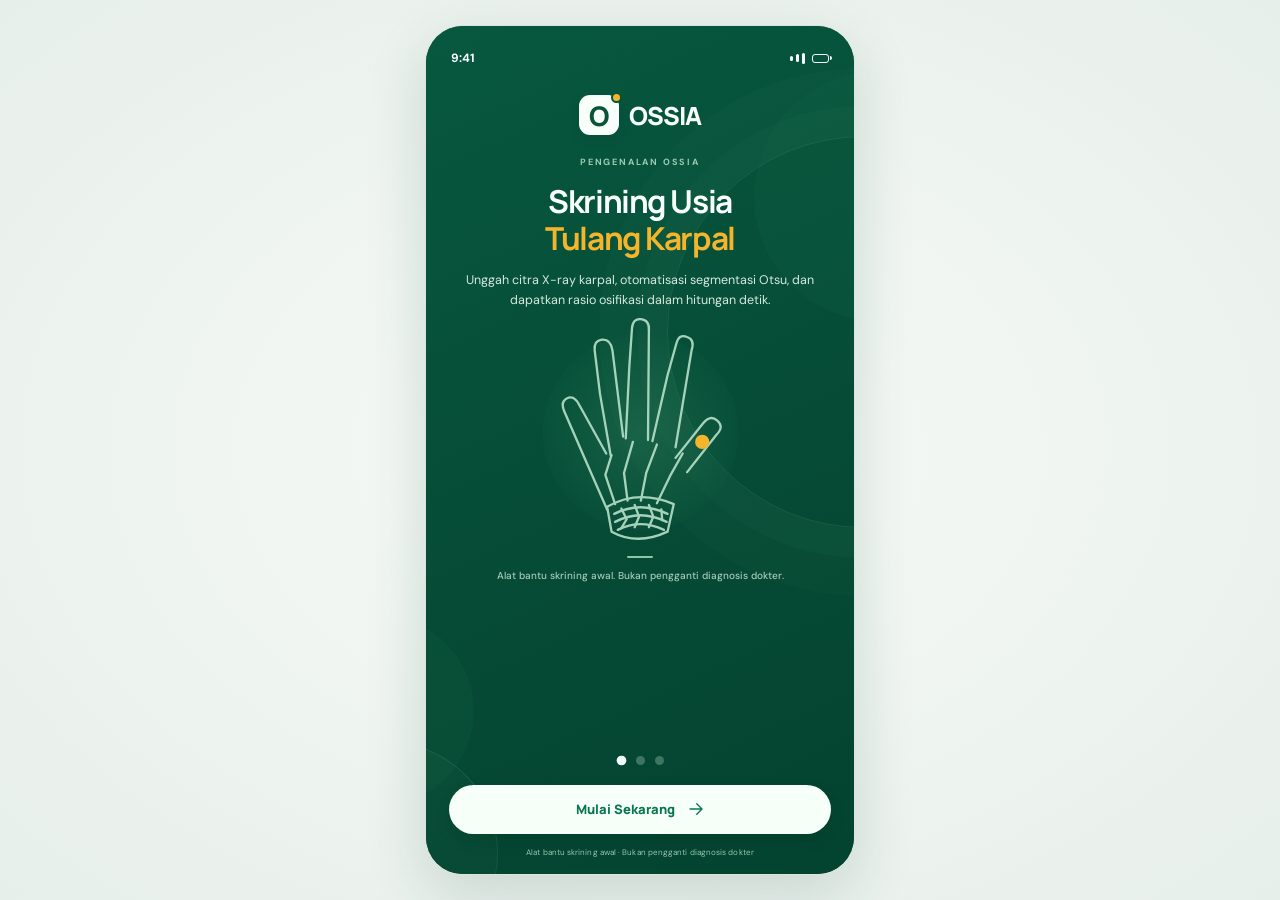
==== commit 154a8610: "pupi" ====
--- a/index.html
+++ b/index.html
@@ -23,7 +23,7 @@
     }
 
     body {
-      font-family: Arial, sans-serif;
+      font-family: -apple-system, BlinkMacSystemFont, "SF Pro Text", "Segoe UI", sans-serif;
       background: radial-gradient(
         ellipse at center,
         #f7faf8 0%,
@@ -73,24 +73,25 @@
       display: none;
       position: absolute;
       z-index: 20;
-      left: 8px;
-      right: 8px;
-      bottom: 8px;
+      left: 0;
+      right: 0;
+      bottom: 0;
 
       grid-template-columns: repeat(4, minmax(0, 1fr));
-      gap: 4px;
-      padding: 7px;
-
-      border: 1px solid #e5eee8;
-      border-radius: 19px;
-      background: rgba(255, 255, 255, .97);
-      box-shadow: 0 -5px 18px rgba(14, 65, 39, .08);
+      gap: 0;
+      padding: 6px 7px calc(6px + env(safe-area-inset-bottom));
+
+      border: 0;
+      border-top: 1px solid #e5eee8;
+      border-radius: 0 0 38px 38px;
+      background: #fff;
+      box-shadow: none;
     }
 
     #ossiaIndexNav a {
       display: flex;
       min-width: 0;
-      min-height: 52px;
+      min-height: 56px;
       flex-direction: column;
       align-items: center;
       justify-content: center;
@@ -100,7 +101,7 @@
       color: #829188;
       text-decoration: none;
 
-      font: 500 11px/1.1 Arial, sans-serif;
+      font: 500 11px/1.1 -apple-system, BlinkMacSystemFont, "SF Pro Text", "Segoe UI", sans-serif;
       -webkit-tap-highlight-color: transparent;
     }
 
@@ -144,9 +145,10 @@
       }
 
       #ossiaIndexNav {
-        left: 6px;
-        right: 6px;
-        bottom: calc(6px + env(safe-area-inset-bottom));
+        left: 0;
+        right: 0;
+        bottom: 0;
+        border-radius: 0;
       }
     }
   </style>
